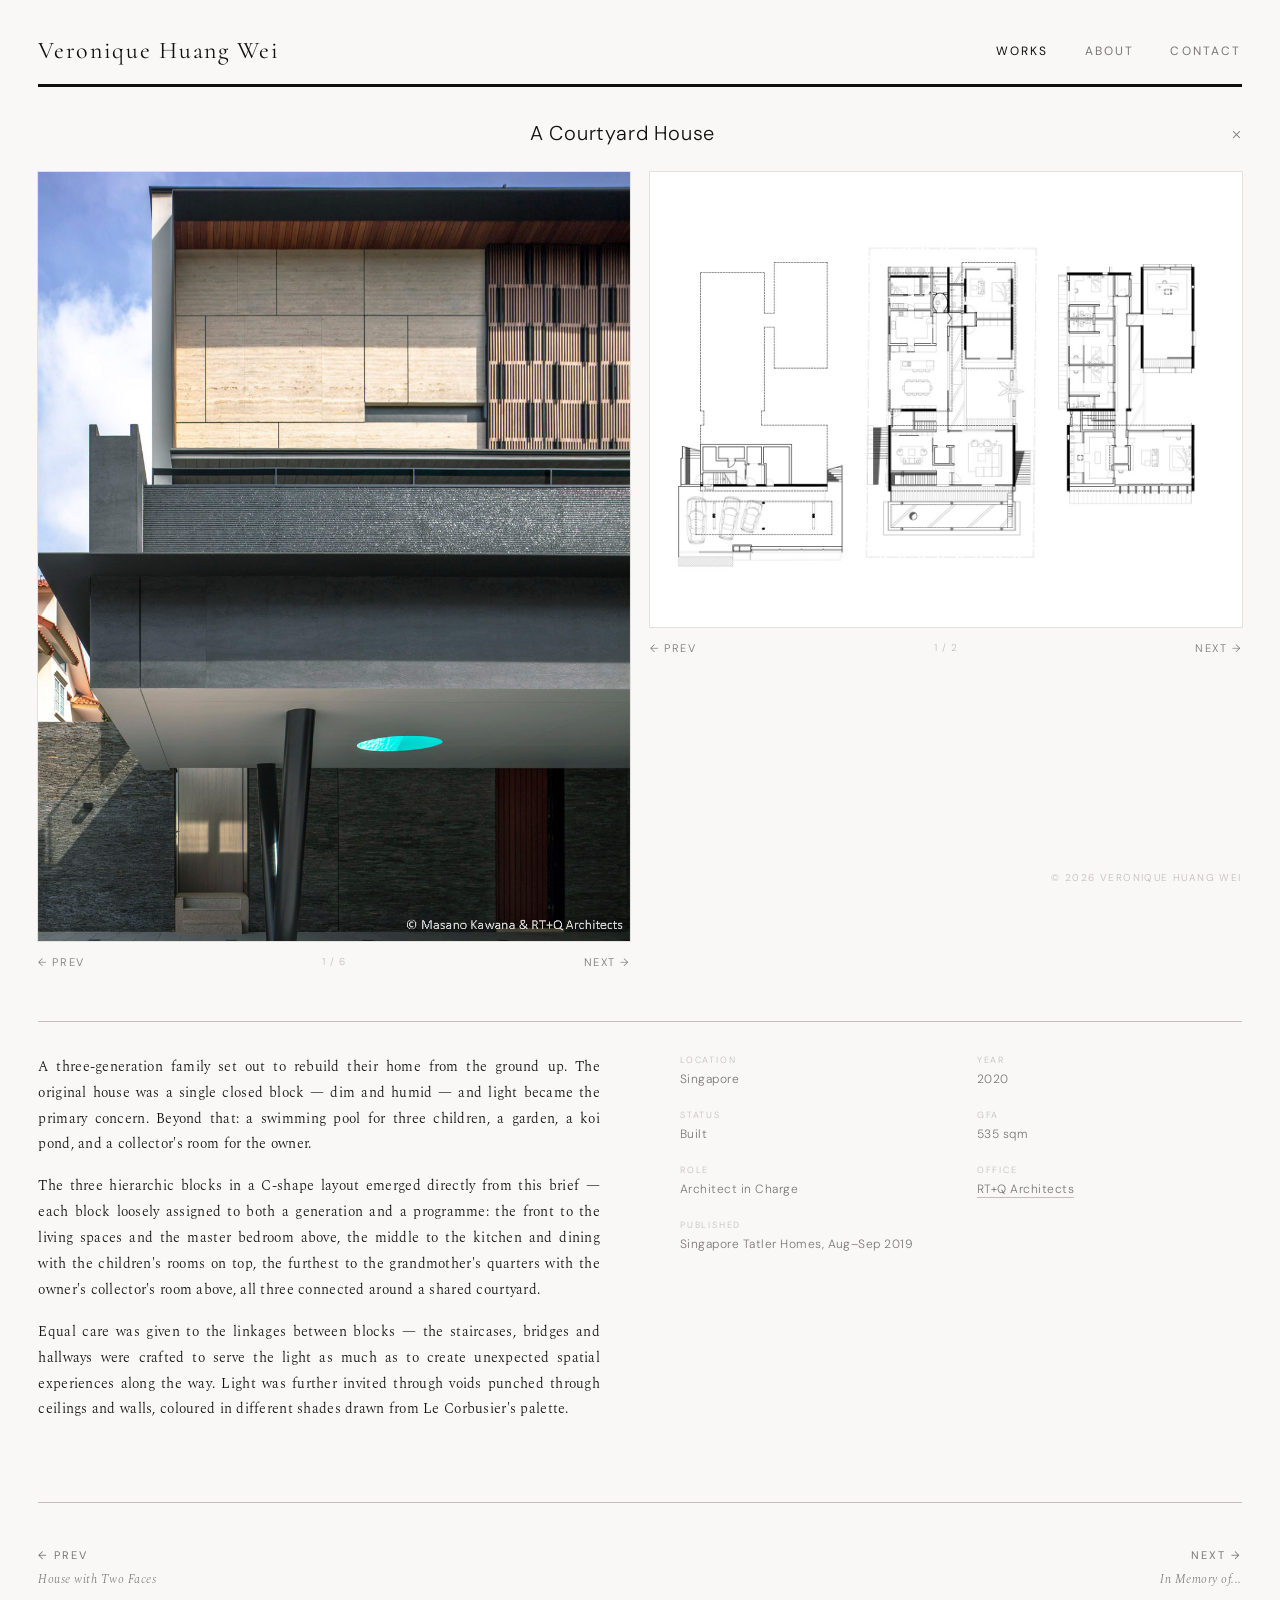
==== a-courtyard-house/index.html @ 5714d65c "Create index.html" ====
<!DOCTYPE html>
<html lang="en">
<head>
<meta charset="UTF-8">
<meta name="viewport" content="width=device-width, initial-scale=1.0">
<title>A Courtyard House — Veronique Huang Wei</title>
<link rel="preconnect" href="https://fonts.googleapis.com">
<link rel="preconnect" href="https://fonts.gstatic.com" crossorigin>
<link href="https://fonts.googleapis.com/css2?family=Cormorant:ital,wght@0,300;0,400;1,300&family=DM+Sans:opsz,wght@9..40,300;9..40,400&family=Spectral:ital,wght@0,300;0,400;1,300&display=swap" rel="stylesheet">
<link rel="stylesheet" href="../style.css">
</head>
<body>

<header>
  <div class="header-inner">
    <a class="site-name" href="../">Veronique Huang Wei</a>
    <nav>
      <a class="active" href="../">Works</a>
      <a href="../#about">About</a>
      <a href="../#contact">Contact</a>
    </nav>
  </div>
  <div class="rule"></div>
</header>

<div class="proj-content">

  <div class="proj-title-wrap">
    <div style="display:flex;justify-content:space-between;align-items:center;width:100%;">
      <h1 class="proj-title" style="flex:1;">A Courtyard House</h1>
      <a href="../" style="font-size:22px;font-weight:200;color:var(--mid);text-decoration:none;padding-left:1.5rem;flex-shrink:0;font-family:var(--sans);transition:color 0.18s;" onmouseover="this.style.color='var(--black)'" onmouseout="this.style.color='var(--mid)'">&#215;</a>
    </div>
  </div>

  <div class="proj-columns">
    <div class="proj-col">
      <div class="col-img-wrap" id="col-L"></div>
      <div class="col-nav">
        <span class="col-arrow" onclick="colStep('L',-1)">&#8592; Prev</span>
        <span class="col-counter" id="ctr-L"></span>
        <span class="col-arrow" onclick="colStep('L',1)">Next &#8594;</span>
      </div>
    </div>
    <div class="proj-col">
      <div class="col-img-wrap" id="col-R"></div>
      <div class="col-nav">
        <span class="col-arrow" onclick="colStep('R',-1)">&#8592; Prev</span>
        <span class="col-counter" id="ctr-R"></span>
        <span class="col-arrow" onclick="colStep('R',1)">Next &#8594;</span>
      </div>
    </div>
  </div>

  <div class="proj-info">
    <div class="proj-text">
      <p>A three-generation family set out to rebuild their home from the ground up. The original house was a single closed block — dim and humid — and light became the primary concern. Beyond that: a swimming pool for three children, a garden, a koi pond, and a collector's room for the owner.</p>
      <p>The three hierarchic blocks in a C-shape layout emerged directly from this brief — each block loosely assigned to both a generation and a programme: the front to the living spaces and the master bedroom above, the middle to the kitchen and dining with the children's rooms on top, the furthest to the grandmother's quarters with the owner's collector's room above, all three connected around a shared courtyard.</p>
      <p>Equal care was given to the linkages between blocks — the staircases, bridges and hallways were crafted to serve the light as much as to create unexpected spatial experiences along the way. Light was further invited through voids punched through ceilings and walls, coloured in different shades drawn from Le Corbusier's palette.</p>
    </div>
    <div class="proj-details">
      <div><div class="detail-label">Location</div><div class="detail-value">Singapore</div></div>
      <div><div class="detail-label">Year</div><div class="detail-value">2020</div></div>
      <div><div class="detail-label">Status</div><div class="detail-value">Built</div></div>
      <div><div class="detail-label">GFA</div><div class="detail-value">535 sqm</div></div>
      <div><div class="detail-label">Role</div><div class="detail-value">Architect in Charge</div></div>
      <div><div class="detail-label">Office</div><div class="detail-value"><a href="https://www.rtnq.com/" target="_blank">RT+Q Architects</a></div></div>
      <div><div class="detail-label">Published</div><div class="detail-value">Singapore Tatler Homes, Aug–Sep 2019</div></div>
    </div>
  </div>

  <div class="proj-nav">
    <div class="proj-nav-prev">
      <a href="../house-with-two-faces/" class="proj-nav-link">&#8592; Prev</a>
      <div class="proj-nav-title">House with Two Faces</div>
    </div>
    <div class="proj-nav-next">
      <a href="../in-memory-of/" class="proj-nav-link">Next &#8594;</a>
      <div class="proj-nav-title">In Memory of...</div>
    </div>
  </div>

</div><!-- /proj-content -->

<div class="footer">
  <span class="footer-inner">© 2026 Veronique Huang Wei</span>
</div>

<script>
const images = {
  L: [
    '../images/courtyard/photo_3.jpg',
    '../images/courtyard/photo_1.jpg',
    '../images/courtyard/photo_2.jpg',
    '../images/courtyard/photo_4.jpg',
    '../images/courtyard/photo_5.jpg',
    '../images/courtyard/photo_6.jpg',
  ],
  R: [
    '../images/courtyard/Drawing_Plan.jpg',
    '../images/courtyard/Drawing_B100.jpg',
  ],
};
const state = {L:0, R:0};
function initCol(side) {
  const imgs = images[side];
  const wrap = document.getElementById('col-' + side);
  const ctr  = document.getElementById('ctr-' + side);
  if (!wrap || !imgs.length) return;
  wrap.innerHTML = '';
  const img = document.createElement('img');
  img.src = imgs[0]; img.alt = '';
  img.onerror = function(){ this.style.background='#d8d3cd'; };
  img.style.cursor = imgs.length > 1 ? 'pointer' : 'default';
  img.addEventListener('click', e => {
    const rect = img.getBoundingClientRect();
    colStep(side, e.clientX - rect.left < rect.width / 2 ? -1 : 1);
  });
  wrap.appendChild(img);
  if (ctr) ctr.textContent = imgs.length > 1 ? '1 / ' + imgs.length : '';
}
function colStep(side, dir) {
  const imgs = images[side];
  if (imgs.length <= 1) return;
  const wrap = document.getElementById('col-' + side);
  const ctr  = document.getElementById('ctr-' + side);
  const img  = wrap.querySelector('img');
  if (!img) return;
  state[side] = (state[side] + dir + imgs.length) % imgs.length;
  img.style.opacity = '0';
  img.src = imgs[state[side]];
  img.onload = () => { img.style.opacity = '1'; };
  if (ctr) ctr.textContent = (state[side] + 1) + ' / ' + imgs.length;
}
initCol('L'); initCol('R');
</script>
</body>
</html>
---- style.css ----
*,*::before,*::after{box-sizing:border-box;margin:0;padding:0}
:root{
  --serif:'Cormorant',Georgia,serif;
  --sans:'DM Sans',-apple-system,Helvetica,Arial,sans-serif;
  --body:'Spectral',Georgia,serif;
  --black:#0f0f0e;
  --mid:#7a7772;
  --faint:#c2bebb;
  --bg:#f9f8f6;
  --rule:2.5px;
}
html,body{background:var(--bg);color:var(--black)}
body{
  font-family:var(--sans);
  font-weight:300;
  max-width:1400px;
  margin:0 auto;
  padding:0 3%;
  min-height:100vh;
}

/* ── Header ── */
header{padding:2.25rem 0 0}
.header-inner{
  display:flex;
  justify-content:space-between;
  align-items:center;
  padding-bottom:1.2rem;
  width:100%;
}
.site-name{
  font-family:var(--serif);
  font-weight:400;
  font-size:24px;
  letter-spacing:0.07em;
  color:var(--black);
  text-decoration:none;
}
nav{display:flex;gap:2.25rem;align-items:center}
nav a{
  font-size:12px;
  letter-spacing:0.18em;
  text-transform:uppercase;
  text-decoration:none;
  color:var(--mid);
  transition:color 0.18s;
  font-weight:400;
}
nav a:hover{color:var(--black)}
nav a.active{color:var(--black)}
.rule{height:var(--rule);background:var(--black);width:100%}

/* ── Footer ── */
.footer{
  position:fixed;
  bottom:0;
  left:0;
  right:0;
  padding:1rem 3%;
  display:flex;
  justify-content:flex-end;
  pointer-events:none;
}
.footer-inner{
  font-size:10px;
  letter-spacing:0.14em;
  color:var(--faint);
  text-transform:uppercase;
}

/* ── Works list ── */
.col-heads{
  display:grid;
  grid-template-columns:1fr 158px 56px;
  padding:11px 0;
  border-bottom:0.5px solid var(--faint);
}
.col-h{
  font-size:10px;
  letter-spacing:0.2em;
  color:var(--faint);
  text-transform:uppercase;
}
.row{
  display:grid;
  grid-template-columns:1fr 158px 56px;
  padding:18px 0;
  border-bottom:0.5px solid #e4e0db;
  text-decoration:none;
  transition:opacity 0.22s;
}
.works-wrap.hovering .row:not(:hover){opacity:0.22}
.proj-name{
  font-size:15px;
  letter-spacing:0.03em;
  color:var(--black);
  font-family:var(--sans);
  font-weight:300;
}
.proj-type,.proj-year{
  font-size:12px;
  letter-spacing:0.07em;
  color:var(--mid);
  align-self:center;
  font-weight:300;
}
.proj-year{text-align:right}

/* ── Hover card ── */
#hover-card{
  position:fixed;
  display:none;
  pointer-events:none;
  z-index:200;
  width:228px;
}
#hover-img{
  width:228px;
  height:152px;
  overflow:hidden;
  background:#ddd8d2;
}
#hover-img img{width:100%;height:100%;object-fit:cover}
.hover-cap{
  font-size:9px;
  letter-spacing:0.1em;
  color:var(--mid);
  margin-top:7px;
  text-transform:uppercase;
  font-weight:400;
}

/* ── About ── */
.about-grid{
  display:grid;
  grid-template-columns:340px 1fr;
  gap:5rem;
  margin-top:2.75rem;
  align-items:start;
}
.about-photo-frame{
  background:#1b1814;
  padding:18px 18px 28px;
  display:inline-block;
  width:100%;
}
.about-photo{
  width:100%;
  aspect-ratio:3/4;
  overflow:hidden;
  background:#2a2420;
}
.about-photo img{
  width:100%;
  height:100%;
  object-fit:cover;
  object-position:center 18%;
}
.bio{padding-top:0.5rem}
.bio p{
  font-size:14px;
  line-height:1.85;
  letter-spacing:0.02em;
  color:var(--black);
  margin-bottom:1rem;
  font-weight:300;
  font-family:var(--body);
  text-align:justify;
}
.bio .edu{
  color:var(--mid);
  font-size:12px;
  line-height:1.85;
  margin-bottom:0;
  font-style:italic;
}

/* ── Contact ── */
.contact-wrap{margin-top:2.75rem;max-width:340px}
.field{margin-bottom:2rem}
.field label{
  display:block;
  font-size:10px;
  letter-spacing:0.2em;
  text-transform:uppercase;
  color:var(--mid);
  margin-bottom:9px;
  font-weight:400;
}
.field input,.field textarea{
  width:100%;
  border:none;
  border-bottom:0.5px solid var(--faint);
  padding:6px 0 10px;
  font-size:14px;
  font-family:var(--sans);
  font-weight:300;
  letter-spacing:0.04em;
  background:transparent;
  color:var(--black);
  outline:none;
  resize:none;
  transition:border-color 0.2s;
  -webkit-appearance:none;
  border-radius:0;
}
.field input:focus,.field textarea:focus{border-bottom-color:var(--black)}
.send-btn{
  margin-top:1rem;
  font-size:11px;
  letter-spacing:0.2em;
  text-transform:uppercase;
  background:none;
  border:0.5px solid var(--faint);
  padding:12px 32px;
  cursor:pointer;
  font-family:var(--sans);
  font-weight:400;
  color:var(--black);
  transition:border-color 0.2s;
}
.send-btn:hover{border-color:var(--black)}
.form-success{
  display:none;
  font-size:11px;
  letter-spacing:0.1em;
  color:var(--mid);
  margin-top:1.5rem;
  text-transform:uppercase;
}

/* ── Project page layout ── */
.proj-content{
  padding-bottom:7rem;
}
.proj-title-wrap{
  padding:2rem 0 1.5rem;
  display:flex;
  align-items:center;
  justify-content:center;
}
.proj-title{
  font-family:var(--sans);
  font-weight:300;
  font-size:20px;
  letter-spacing:0.04em;
  color:var(--black);
  line-height:1.1;
  white-space:nowrap;
  text-align:center;
  width:100%;
}

/* ── Two-column image layout ── */
.proj-columns{
  display:grid;
  grid-template-columns:1fr 1fr;
  gap:1.25rem;
  margin-bottom:3rem;
  align-items:start;
}
.proj-col{position:relative}
.col-img-wrap{
  width:100%;
  background:#f9f8f6;
  overflow:hidden;
  position:relative;
}
.col-img-wrap img{
  width:100%;
  height:auto;
  display:block;
  transition:opacity 0.3s ease;
}

/* Template A — built projects (default) */
.proj-col .col-img-wrap{outline:1px solid #e4e0db;}
.proj-col .col-img-wrap img{object-fit:contain;width:100%;height:auto;}

/* Template B — unbuilt/rendered projects */
.proj-columns.template-b .col-img-wrap{aspect-ratio:13/10;}
.proj-columns.template-b .col-img-wrap img{width:100%;height:100%;object-fit:contain;}

/* Column nav arrows */
.col-nav{
  display:flex;
  justify-content:space-between;
  align-items:center;
  margin-top:10px;
}
.col-arrow{
  font-size:11px;
  letter-spacing:0.14em;
  text-transform:uppercase;
  color:var(--mid);
  cursor:pointer;
  transition:color 0.18s;
  user-select:none;
  padding:4px 0;
}
.col-arrow:hover{color:var(--black)}
.col-counter{font-size:10px;letter-spacing:0.1em;color:var(--faint);}

/* ── Info zone ── */
.proj-info{
  display:grid;
  grid-template-columns:1fr 1fr;
  gap:5rem;
  padding:2rem 0 4rem;
  border-top:0.5px solid var(--faint);
}
.proj-text p{
  font-size:14px;
  line-height:1.85;
  letter-spacing:0.02em;
  color:var(--black);
  font-weight:300;
  margin-bottom:1rem;
  font-family:var(--body);
  text-align:justify;
  hyphens:auto;
}
.proj-details{
  display:grid;
  grid-template-columns:1fr 1fr;
  gap:1.25rem 2rem;
  align-content:start;
}
.detail-label{
  font-size:9px;
  letter-spacing:0.2em;
  text-transform:uppercase;
  color:var(--faint);
  margin-bottom:4px;
}
.detail-value{
  font-size:12px;
  letter-spacing:0.04em;
  color:var(--mid);
  font-weight:300;
  line-height:1.6;
}
.detail-value a{
  color:var(--mid);
  text-decoration:none;
  border-bottom:0.5px solid var(--faint);
  transition:color 0.18s,border-color 0.18s;
}
.detail-value a:hover{color:var(--black);border-color:var(--black)}

/* ── Prev/Next nav ── */
.proj-nav{
  display:flex;
  justify-content:space-between;
  align-items:flex-start;
  padding:2.5rem 0 5rem;
  border-top:0.5px solid var(--faint);
}
.proj-nav a{text-decoration:none;}
.proj-nav-link{
  font-size:11px;
  letter-spacing:0.18em;
  text-transform:uppercase;
  color:var(--mid);
  transition:color 0.18s;
  font-weight:400;
}
.proj-nav-link:hover{color:var(--black)}
.proj-nav-title{
  font-size:12px;
  letter-spacing:0.04em;
  color:var(--mid);
  margin-top:6px;
  font-family:var(--body);
  font-style:italic;
}
.proj-nav-prev{text-align:left}
.proj-nav-next{text-align:right}

/* ── Copyright ── */
.proj-copyright{
  padding:2rem 0 4rem;
  text-align:right;
  font-size:10px;
  letter-spacing:0.14em;
  color:var(--faint);
  text-transform:uppercase;
  border-top:0.5px solid var(--faint);
}

/* ── Single-column layout (Quanzhou) ── */
.proj-col-single{width:100%;margin-bottom:1.25rem;}
.proj-col-single .col-img-wrap{width:100%;outline:1px solid #e4e0db;}
.proj-col-single .col-img-wrap img{width:100%;height:auto;display:block;object-fit:contain;transition:opacity 0.3s ease;}

/* ── Flip book / PDF ── */
.flipbook-wrap{margin:3rem 0;border-top:0.5px solid var(--faint);padding-top:2.5rem;}

/* ── Lightbox ── */
#lightbox{display:none;position:fixed;inset:0;background:rgba(15,15,14,0.95);z-index:300;align-items:center;justify-content:center;}
#lightbox.open{display:flex}
#lightbox img{max-width:90vw;max-height:90vh;object-fit:contain;cursor:default;}
.lb-close{position:fixed;top:1.5rem;right:2rem;font-size:28px;color:#888;cursor:pointer;font-weight:200;font-family:var(--sans);transition:color 0.18s;z-index:301;}
.lb-close:hover{color:#fff}

/* ── Responsive ── */
@media(max-width:680px){
  .proj-columns{grid-template-columns:1fr}
  .proj-info{grid-template-columns:1fr;gap:2.5rem}
  .proj-title{font-size:22px;white-space:normal}
}
@media(max-width:580px){
  .about-grid{grid-template-columns:1fr;gap:2.25rem}
  .col-heads,.row{grid-template-columns:1fr 80px 44px}
  nav{gap:0.75rem}
  nav a{font-size:10px;letter-spacing:0.12em;}
  .site-name{font-size:16px;letter-spacing:0.04em;}
  .proj-name{font-size:12px;}
  .proj-type{font-size:10px;}
  .col-h{font-size:9px;}
}
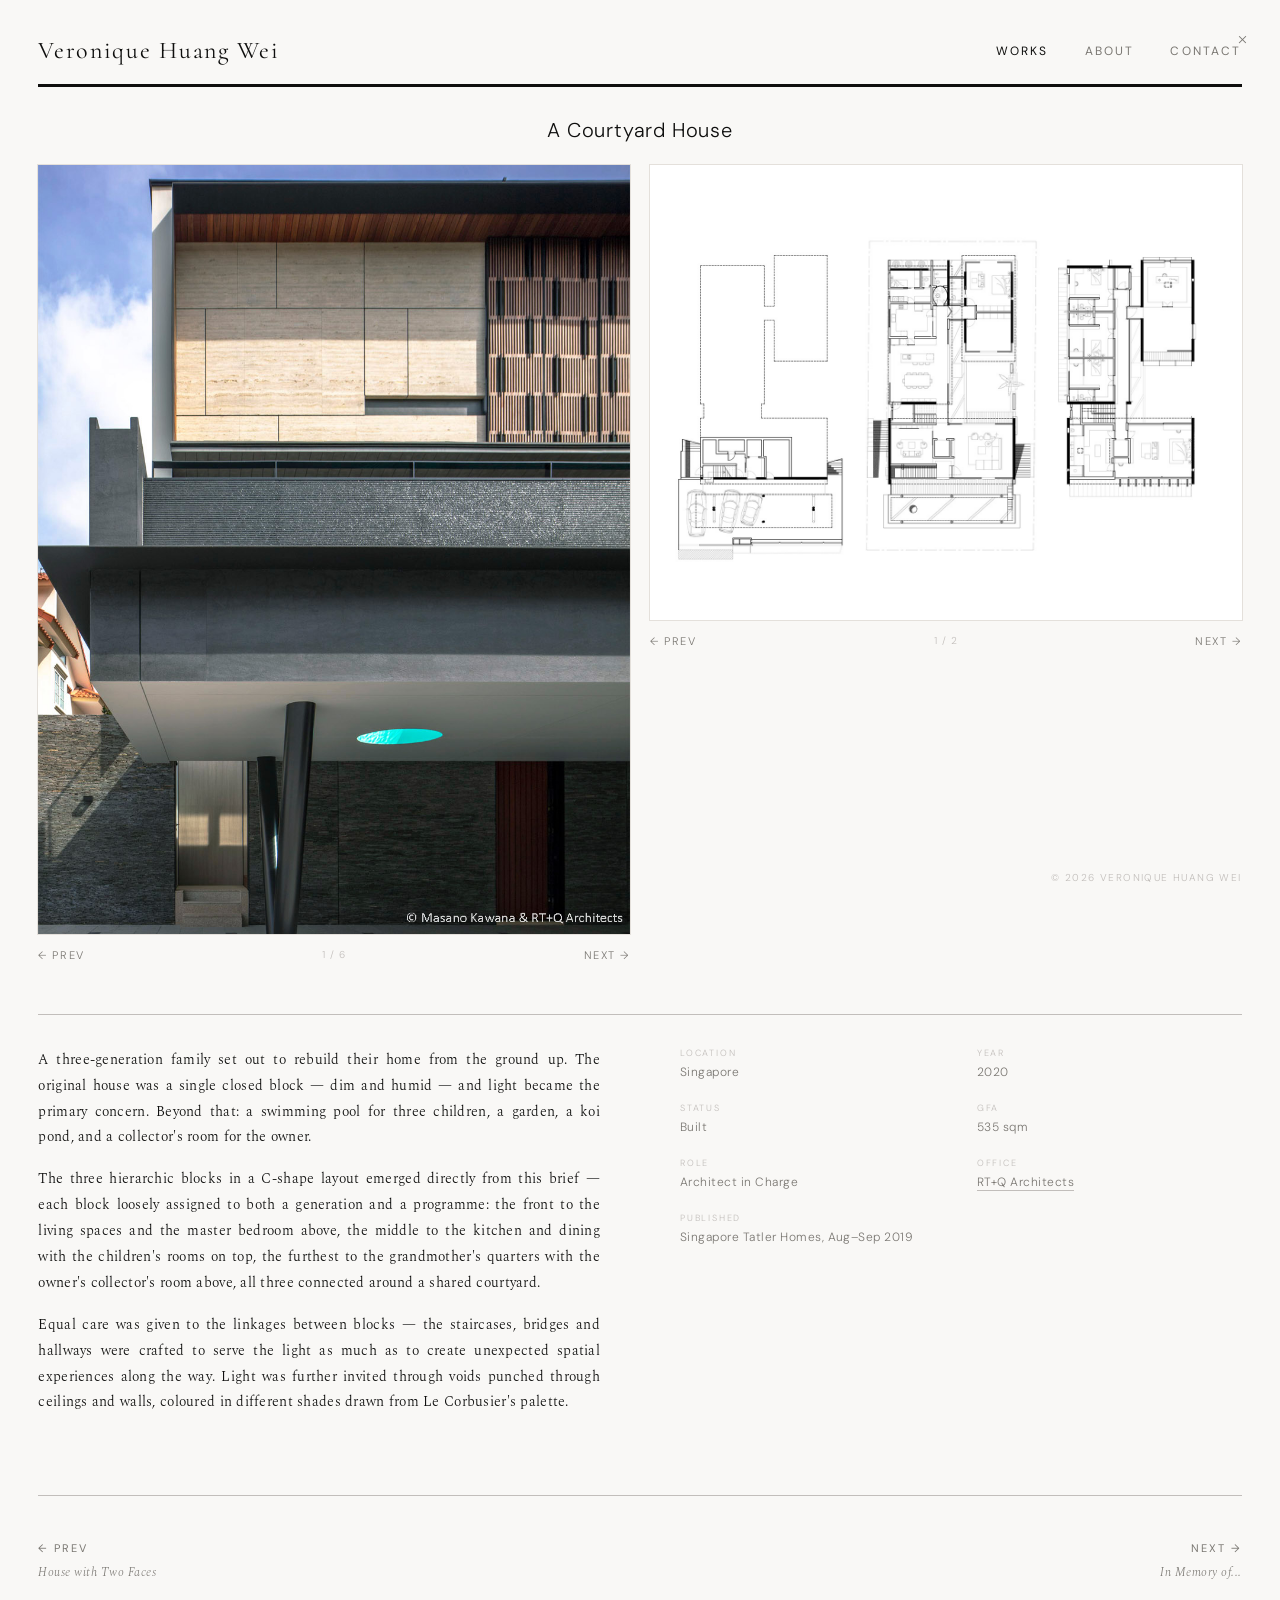
==== commit 4eb66c79: "Make project page close (X) button floating/fixed so it stays visible while scrolling" ====
--- a/a-courtyard-house/index.html
+++ b/a-courtyard-house/index.html
@@ -28,7 +28,7 @@
   <div class="proj-title-wrap">
     <div style="display:flex;justify-content:space-between;align-items:center;width:100%;">
       <h1 class="proj-title" style="flex:1;">A Courtyard House</h1>
-      <a href="../" style="font-size:22px;font-weight:200;color:var(--mid);text-decoration:none;padding-left:1.5rem;flex-shrink:0;font-family:var(--sans);transition:color 0.18s;" onmouseover="this.style.color='var(--black)'" onmouseout="this.style.color='var(--mid)'">&#215;</a>
+      <a href="../" class="proj-close-btn">&#215;</a>
     </div>
   </div>
 
--- a/style.css
+++ b/style.css
@@ -250,6 +250,19 @@
   text-align:center;
   width:100%;
 }
+.proj-close-btn{
+  position:fixed;
+  top:1.5rem;
+  right:2rem;
+  font-size:22px;
+  font-weight:200;
+  color:var(--mid);
+  text-decoration:none;
+  font-family:var(--sans);
+  transition:color 0.18s;
+  z-index:150;
+}
+.proj-close-btn:hover{color:var(--black)}
 
 /* ── Two-column image layout ── */
 .proj-columns{
@@ -416,6 +429,6 @@
   nav a{font-size:10px;letter-spacing:0.12em;}
   .site-name{font-size:16px;letter-spacing:0.04em;}
   .proj-name{font-size:12px;}
-  .proj-type{font-size:10px;}
+  .proj-type,.proj-year{font-size:10px;}
   .col-h{font-size:9px;}
 }
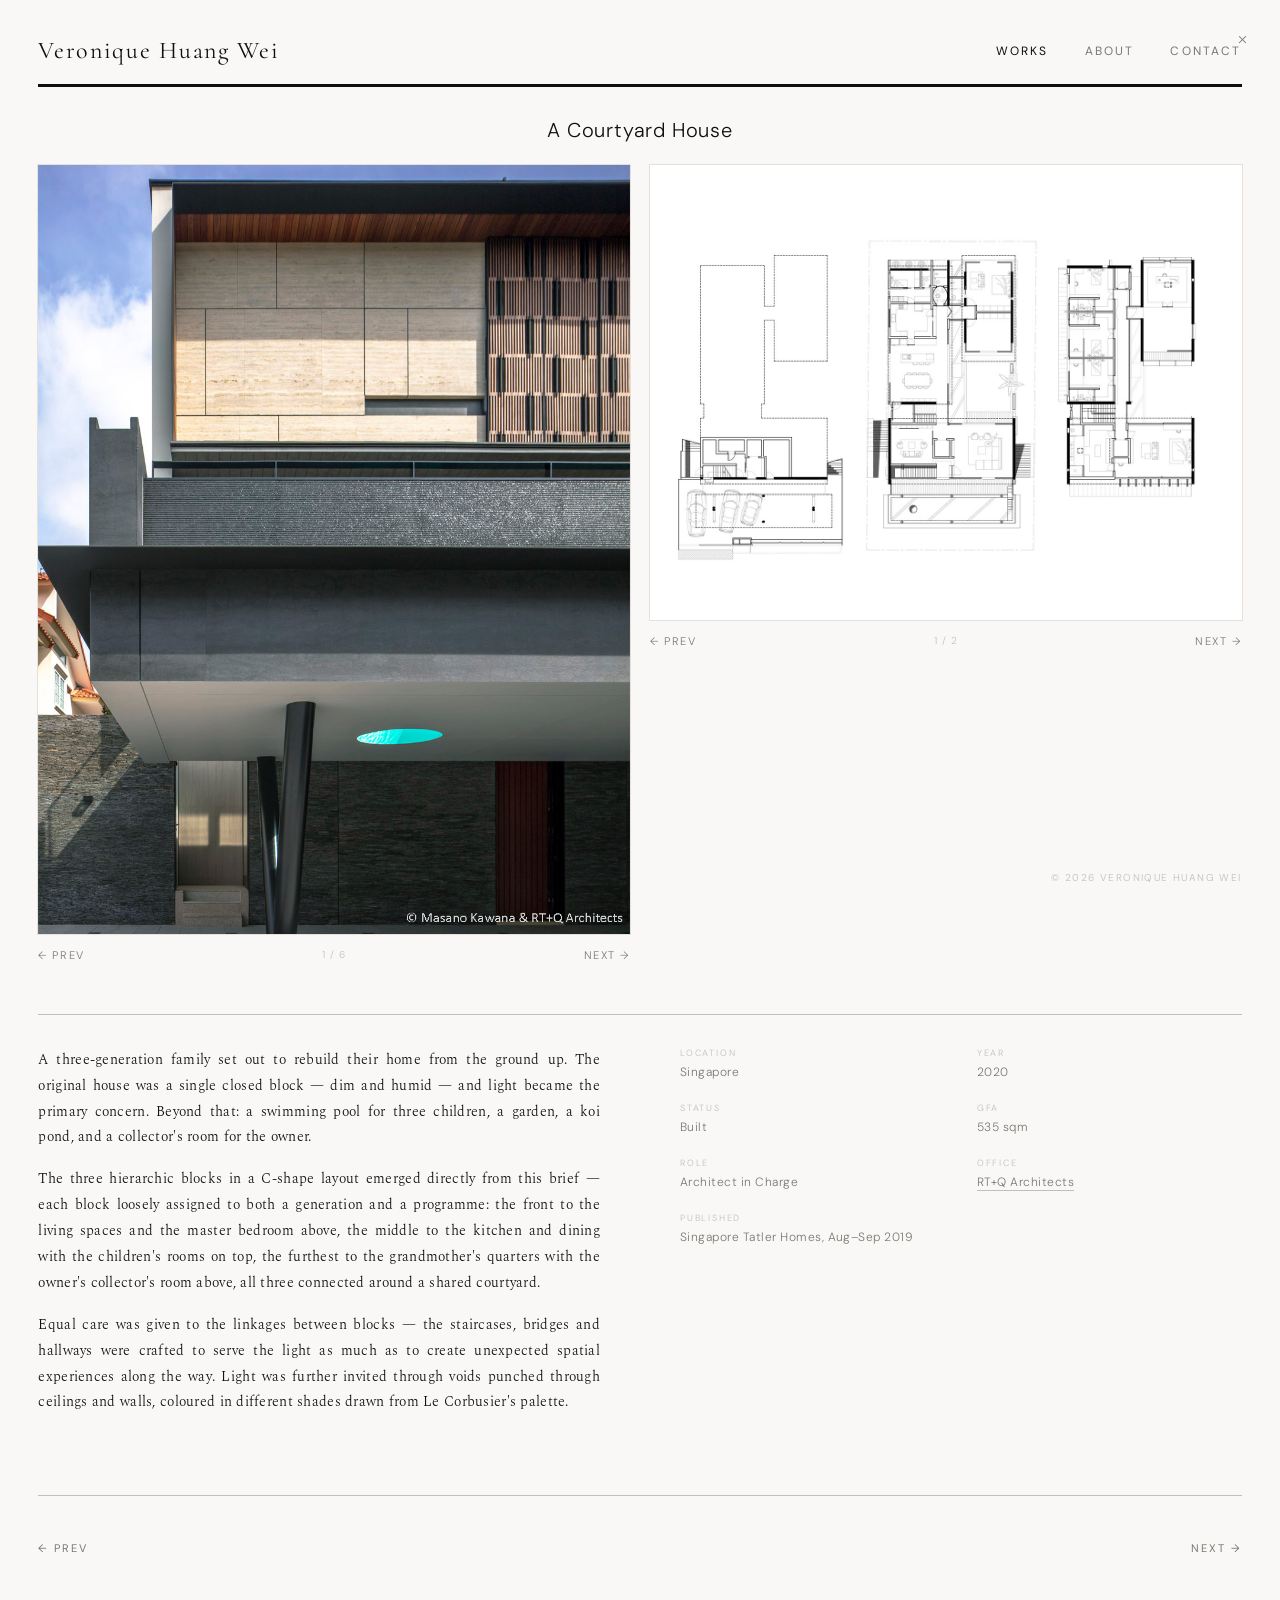
==== commit d416807a: "Automate Prev/Next project nav via shared proj-nav.js sequence list Adding a new project no longer r" ====
--- a/a-courtyard-house/index.html
+++ b/a-courtyard-house/index.html
@@ -70,12 +70,12 @@
 
   <div class="proj-nav">
     <div class="proj-nav-prev">
-      <a href="../house-with-two-faces/" class="proj-nav-link">&#8592; Prev</a>
-      <div class="proj-nav-title">House with Two Faces</div>
+      <a href="#" id="proj-nav-prev-link" class="proj-nav-link">&#8592; Prev</a>
+      <div class="proj-nav-title" id="proj-nav-prev-title"></div>
     </div>
     <div class="proj-nav-next">
-      <a href="../in-memory-of/" class="proj-nav-link">Next &#8594;</a>
-      <div class="proj-nav-title">In Memory of...</div>
+      <a href="#" id="proj-nav-next-link" class="proj-nav-link">Next &#8594;</a>
+      <div class="proj-nav-title" id="proj-nav-next-title"></div>
     </div>
   </div>
 
@@ -133,5 +133,6 @@
 }
 initCol('L'); initCol('R');
 </script>
+<script src="../proj-nav.js"></script>
 </body>
 </html>
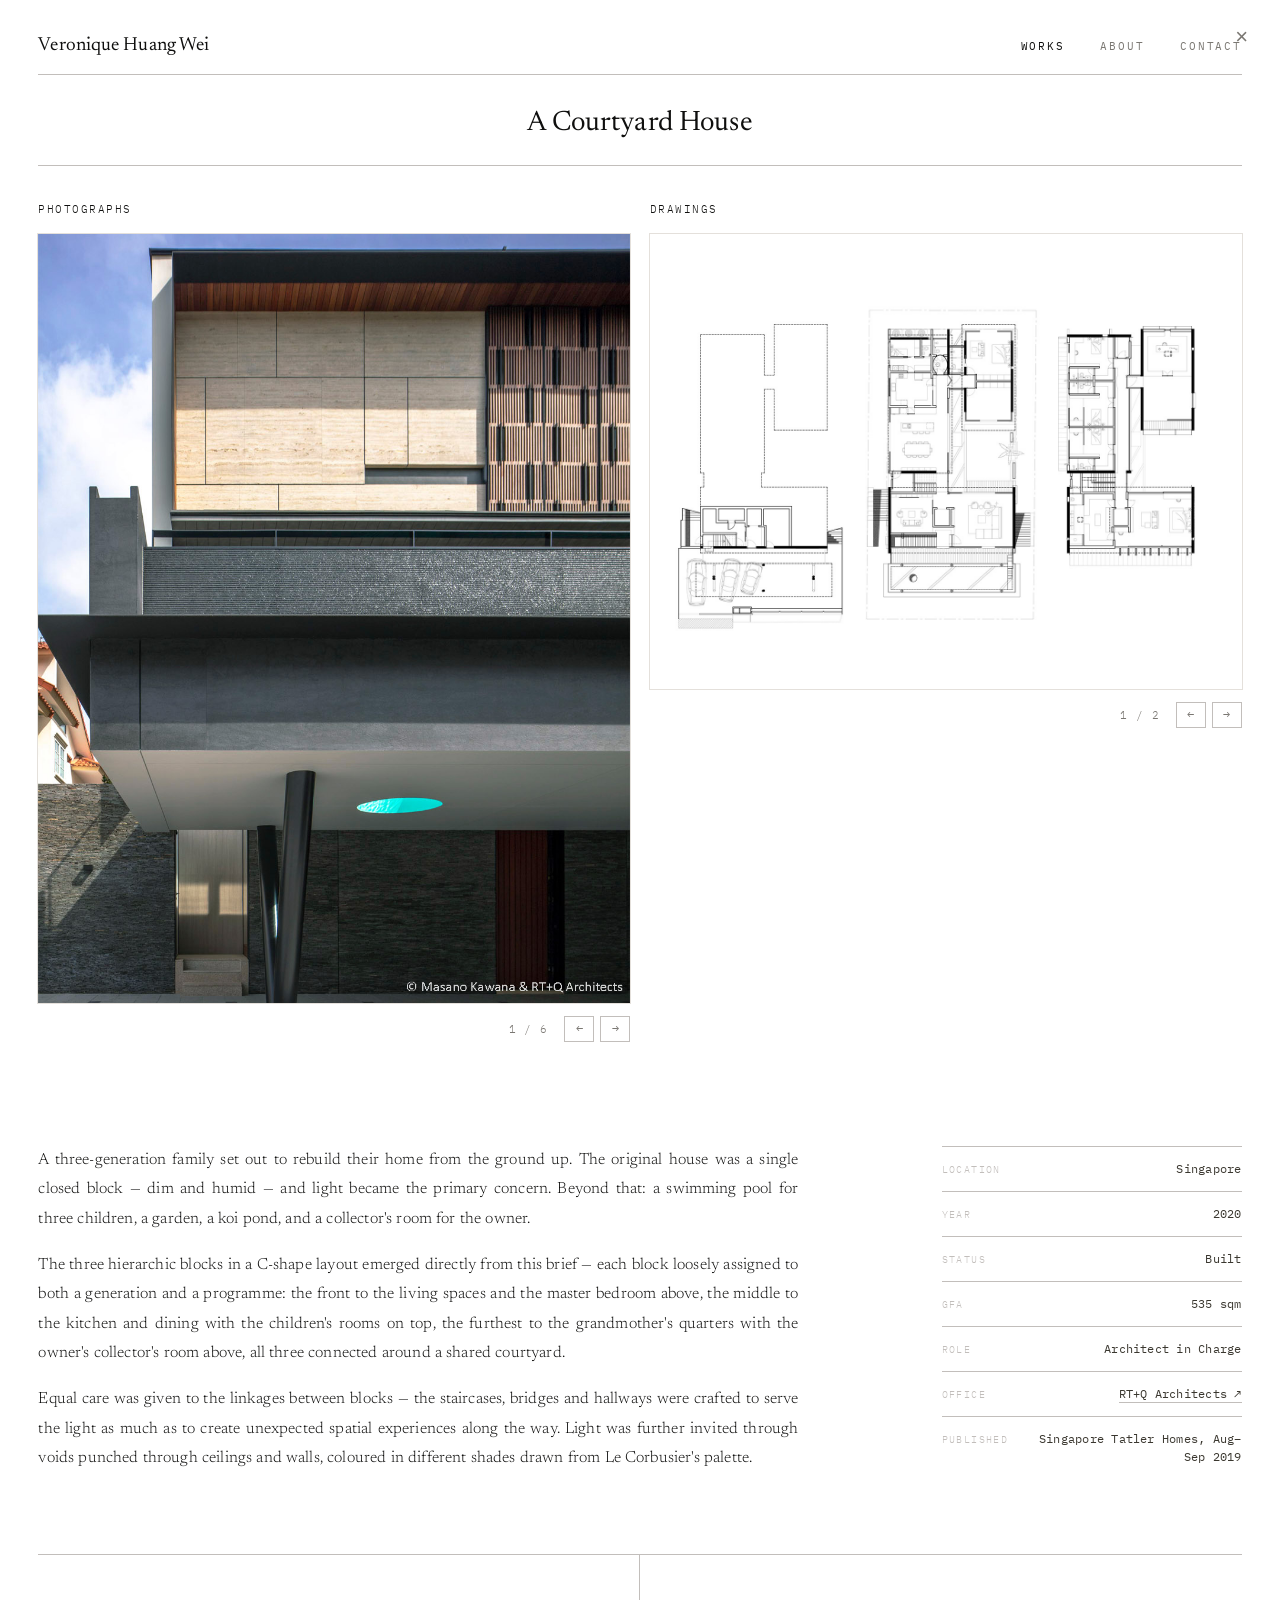
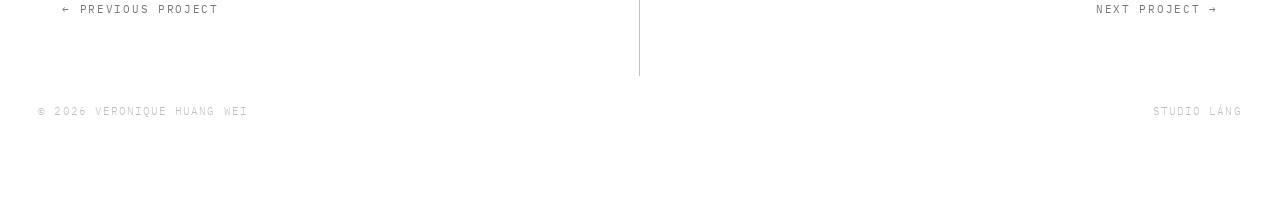
==== commit 93f0c72a: "Add files via upload" ====
--- a/a-courtyard-house/index.html
+++ b/a-courtyard-house/index.html
@@ -6,7 +6,7 @@
 <title>A Courtyard House — Veronique Huang Wei</title>
 <link rel="preconnect" href="https://fonts.googleapis.com">
 <link rel="preconnect" href="https://fonts.gstatic.com" crossorigin>
-<link href="https://fonts.googleapis.com/css2?family=Cormorant:ital,wght@0,300;0,400;1,300&family=DM+Sans:opsz,wght@9..40,300;9..40,400&family=Spectral:ital,wght@0,300;0,400;1,300&display=swap" rel="stylesheet">
+<link href="https://fonts.googleapis.com/css2?family=IBM+Plex+Mono:wght@400;500&family=Newsreader:ital,opsz,wght@0,6..72,300;0,6..72,400;0,6..72,500;1,6..72,300;1,6..72,400&display=swap" rel="stylesheet">
 <link rel="stylesheet" href="../style.css">
 </head>
 <body>
@@ -34,19 +34,25 @@
 
   <div class="proj-columns">
     <div class="proj-col">
+      <div class="col-label">Photographs</div>
       <div class="col-img-wrap" id="col-L"></div>
       <div class="col-nav">
-        <span class="col-arrow" onclick="colStep('L',-1)">&#8592; Prev</span>
         <span class="col-counter" id="ctr-L"></span>
-        <span class="col-arrow" onclick="colStep('L',1)">Next &#8594;</span>
+        <div class="col-arrows">
+          <button class="col-arrow-btn" onclick="colStep('L',-1)" aria-label="Previous">&#8592;</button>
+          <button class="col-arrow-btn" onclick="colStep('L',1)" aria-label="Next">&#8594;</button>
+        </div>
       </div>
     </div>
     <div class="proj-col">
+      <div class="col-label">Drawings</div>
       <div class="col-img-wrap" id="col-R"></div>
       <div class="col-nav">
-        <span class="col-arrow" onclick="colStep('R',-1)">&#8592; Prev</span>
         <span class="col-counter" id="ctr-R"></span>
-        <span class="col-arrow" onclick="colStep('R',1)">Next &#8594;</span>
+        <div class="col-arrows">
+          <button class="col-arrow-btn" onclick="colStep('R',-1)" aria-label="Previous">&#8592;</button>
+          <button class="col-arrow-btn" onclick="colStep('R',1)" aria-label="Next">&#8594;</button>
+        </div>
       </div>
     </div>
   </div>
@@ -58,32 +64,33 @@
       <p>Equal care was given to the linkages between blocks — the staircases, bridges and hallways were crafted to serve the light as much as to create unexpected spatial experiences along the way. Light was further invited through voids punched through ceilings and walls, coloured in different shades drawn from Le Corbusier's palette.</p>
     </div>
     <div class="proj-details">
-      <div><div class="detail-label">Location</div><div class="detail-value">Singapore</div></div>
-      <div><div class="detail-label">Year</div><div class="detail-value">2020</div></div>
-      <div><div class="detail-label">Status</div><div class="detail-value">Built</div></div>
-      <div><div class="detail-label">GFA</div><div class="detail-value">535 sqm</div></div>
-      <div><div class="detail-label">Role</div><div class="detail-value">Architect in Charge</div></div>
-      <div><div class="detail-label">Office</div><div class="detail-value"><a href="https://www.rtnq.com/" target="_blank">RT+Q Architects</a></div></div>
-      <div><div class="detail-label">Published</div><div class="detail-value">Singapore Tatler Homes, Aug–Sep 2019</div></div>
+      <div class="detail-row"><span class="detail-label">Location</span><span class="detail-value">Singapore</span></div>
+      <div class="detail-row"><span class="detail-label">Year</span><span class="detail-value">2020</span></div>
+      <div class="detail-row"><span class="detail-label">Status</span><span class="detail-value">Built</span></div>
+      <div class="detail-row"><span class="detail-label">GFA</span><span class="detail-value">535 sqm</span></div>
+      <div class="detail-row"><span class="detail-label">Role</span><span class="detail-value">Architect in Charge</span></div>
+      <div class="detail-row"><span class="detail-label">Office</span><span class="detail-value"><a href="https://www.rtnq.com/" target="_blank" rel="noopener">RT+Q Architects &#8599;</a></span></div>
+      <div class="detail-row"><span class="detail-label">Published</span><span class="detail-value">Singapore Tatler Homes, Aug–Sep 2019</span></div>
     </div>
   </div>
 
   <div class="proj-nav">
     <div class="proj-nav-prev">
-      <a href="#" id="proj-nav-prev-link" class="proj-nav-link">&#8592; Prev</a>
+      <a href="#" id="proj-nav-prev-link" class="proj-nav-link">&#8592; Previous Project</a>
       <div class="proj-nav-title" id="proj-nav-prev-title"></div>
     </div>
     <div class="proj-nav-next">
-      <a href="#" id="proj-nav-next-link" class="proj-nav-link">Next &#8594;</a>
+      <a href="#" id="proj-nav-next-link" class="proj-nav-link">Next Project &#8594;</a>
       <div class="proj-nav-title" id="proj-nav-next-title"></div>
     </div>
   </div>
 
+  <div class="proj-foot">
+    <span>&#169; 2026 Veronique Huang Wei</span>
+    <span>Studio LÁNG</span>
+  </div>
+
 </div><!-- /proj-content -->
-
-<div class="footer">
-  <span class="footer-inner">© 2026 Veronique Huang Wei</span>
-</div>
 
 <script>
 const images = {
--- a/style.css
+++ b/style.css
@@ -1,12 +1,13 @@
 *,*::before,*::after{box-sizing:border-box;margin:0;padding:0}
 :root{
-  --serif:'Cormorant',Georgia,serif;
+  --serif:'Newsreader',Georgia,serif;
   --sans:'DM Sans',-apple-system,Helvetica,Arial,sans-serif;
   --body:'Spectral',Georgia,serif;
+  --mono:'IBM Plex Mono',ui-monospace,SFMono-Regular,Menlo,monospace;
   --black:#0f0f0e;
   --mid:#7a7772;
   --faint:#c2bebb;
-  --bg:#f9f8f6;
+  --bg:#ffffff;
   --rule:2.5px;
 }
 html,body{background:var(--bg);color:var(--black)}
@@ -31,15 +32,16 @@
 .site-name{
   font-family:var(--serif);
   font-weight:400;
-  font-size:24px;
-  letter-spacing:0.07em;
+  font-size:19px;
+  letter-spacing:0.005em;
   color:var(--black);
   text-decoration:none;
 }
 nav{display:flex;gap:2.25rem;align-items:center}
 nav a{
-  font-size:12px;
-  letter-spacing:0.18em;
+  font-family:var(--mono);
+  font-size:11px;
+  letter-spacing:0.16em;
   text-transform:uppercase;
   text-decoration:none;
   color:var(--mid);
@@ -48,7 +50,7 @@
 }
 nav a:hover{color:var(--black)}
 nav a.active{color:var(--black)}
-.rule{height:var(--rule);background:var(--black);width:100%}
+.rule{height:1px;background:var(--faint);width:100%}
 
 /* ── Footer ── */
 .footer{
@@ -231,22 +233,24 @@
 
 /* ── Project page layout ── */
 .proj-content{
-  padding-bottom:7rem;
+  padding-bottom:2rem;
 }
 .proj-title-wrap{
   padding:2rem 0 1.5rem;
+  margin-bottom:2.25rem;
+  border-bottom:1px solid var(--faint);
   display:flex;
   align-items:center;
   justify-content:center;
 }
 .proj-title{
-  font-family:var(--sans);
-  font-weight:300;
-  font-size:20px;
-  letter-spacing:0.04em;
-  color:var(--black);
-  line-height:1.1;
-  white-space:nowrap;
+  font-family:var(--serif);
+  font-weight:400;
+  font-size:28px;
+  letter-spacing:0.005em;
+  color:var(--black);
+  line-height:1.2;
+  white-space:normal;
   text-align:center;
   width:100%;
 }
@@ -275,7 +279,7 @@
 .proj-col{position:relative}
 .col-img-wrap{
   width:100%;
-  background:#f9f8f6;
+  background:#ffffff;
   overflow:hidden;
   position:relative;
 }
@@ -295,84 +299,110 @@
 .proj-columns.template-b .col-img-wrap img{width:100%;height:100%;object-fit:contain;}
 
 /* Column nav arrows */
+.col-label{
+  font-family:var(--mono);
+  font-size:10.5px;
+  letter-spacing:0.14em;
+  text-transform:uppercase;
+  color:var(--black);
+  margin-bottom:18px;
+}
 .col-nav{
   display:flex;
-  justify-content:space-between;
+  justify-content:flex-end;
   align-items:center;
-  margin-top:10px;
-}
-.col-arrow{
+  gap:16px;
+  margin-top:13px;
+}
+.col-counter{
+  font-family:var(--mono);
   font-size:11px;
-  letter-spacing:0.14em;
-  text-transform:uppercase;
-  color:var(--mid);
+  letter-spacing:0.08em;
+  color:var(--mid);
+}
+.col-arrows{display:flex;gap:6px;}
+.col-arrow-btn{
+  font-family:var(--mono);
+  width:30px;
+  height:26px;
+  border:1px solid var(--faint);
+  background:transparent;
+  color:var(--mid);
+  font-size:12px;
+  line-height:1;
   cursor:pointer;
-  transition:color 0.18s;
-  user-select:none;
-  padding:4px 0;
-}
-.col-arrow:hover{color:var(--black)}
-.col-counter{font-size:10px;letter-spacing:0.1em;color:var(--faint);}
+  transition:border-color 0.18s,color 0.18s;
+}
+.col-arrow-btn:hover{border-color:var(--black);color:var(--black);}
 
 /* ── Info zone ── */
 .proj-info{
   display:grid;
-  grid-template-columns:1fr 1fr;
+  grid-template-columns:minmax(0,1fr) 300px;
   gap:5rem;
-  padding:2rem 0 4rem;
-  border-top:0.5px solid var(--faint);
+  padding:3.5rem 0 4rem;
 }
 .proj-text p{
-  font-size:14px;
+  font-size:16px;
   line-height:1.85;
-  letter-spacing:0.02em;
+  letter-spacing:0.01em;
   color:var(--black);
   font-weight:300;
   margin-bottom:1rem;
-  font-family:var(--body);
+  font-family:var(--serif);
   text-align:justify;
   hyphens:auto;
+  max-width:760px;
 }
 .proj-details{
-  display:grid;
-  grid-template-columns:1fr 1fr;
-  gap:1.25rem 2rem;
   align-content:start;
 }
+.detail-row{
+  display:flex;
+  justify-content:space-between;
+  align-items:baseline;
+  gap:16px;
+  padding:13px 0;
+  border-top:1px solid var(--faint);
+}
 .detail-label{
-  font-size:9px;
-  letter-spacing:0.2em;
+  font-family:var(--mono);
+  font-size:10px;
+  letter-spacing:0.14em;
   text-transform:uppercase;
   color:var(--faint);
-  margin-bottom:4px;
+  flex:none;
+  margin:0;
 }
 .detail-value{
+  font-family:var(--mono);
   font-size:12px;
-  letter-spacing:0.04em;
-  color:var(--mid);
-  font-weight:300;
-  line-height:1.6;
+  letter-spacing:0.02em;
+  color:#3a372f;
+  font-weight:400;
+  line-height:1.5;
+  text-align:right;
 }
 .detail-value a{
-  color:var(--mid);
+  color:#3a372f;
   text-decoration:none;
-  border-bottom:0.5px solid var(--faint);
+  border-bottom:1px solid var(--faint);
+  padding-bottom:1px;
   transition:color 0.18s,border-color 0.18s;
 }
 .detail-value a:hover{color:var(--black);border-color:var(--black)}
 
 /* ── Prev/Next nav ── */
 .proj-nav{
-  display:flex;
-  justify-content:space-between;
-  align-items:flex-start;
-  padding:2.5rem 0 5rem;
-  border-top:0.5px solid var(--faint);
+  display:grid;
+  grid-template-columns:1fr 1fr;
+  border-top:1px solid var(--faint);
 }
 .proj-nav a{text-decoration:none;}
 .proj-nav-link{
-  font-size:11px;
-  letter-spacing:0.18em;
+  font-family:var(--mono);
+  font-size:10.5px;
+  letter-spacing:0.16em;
   text-transform:uppercase;
   color:var(--mid);
   transition:color 0.18s;
@@ -380,15 +410,29 @@
 }
 .proj-nav-link:hover{color:var(--black)}
 .proj-nav-title{
-  font-size:12px;
-  letter-spacing:0.04em;
-  color:var(--mid);
-  margin-top:6px;
-  font-family:var(--body);
-  font-style:italic;
-}
-.proj-nav-prev{text-align:left}
-.proj-nav-next{text-align:right}
+  font-size:18px;
+  letter-spacing:0.005em;
+  color:var(--black);
+  margin-top:11px;
+  font-family:var(--serif);
+  font-style:normal;
+  line-height:1.25;
+}
+.proj-nav-prev{text-align:left;padding:2.75rem 2.25rem 3rem 1.5rem;border-right:1px solid var(--faint);transition:background 0.22s;}
+.proj-nav-next{text-align:right;padding:2.75rem 1.5rem 3rem 2.25rem;transition:background 0.22s;}
+.proj-nav-prev:hover,.proj-nav-next:hover{background:#F4EAE5;}
+
+/* ── Project footer (© / studio) ── */
+.proj-foot{
+  display:flex;
+  justify-content:space-between;
+  padding:1.75rem 0 3.5rem;
+  font-family:var(--mono);
+  font-size:10.5px;
+  letter-spacing:0.1em;
+  text-transform:uppercase;
+  color:var(--faint);
+}
 
 /* ── Copyright ── */
 .proj-copyright{
@@ -420,15 +464,27 @@
 @media(max-width:680px){
   .proj-columns{grid-template-columns:1fr}
   .proj-info{grid-template-columns:1fr;gap:2.5rem}
-  .proj-title{font-size:22px;white-space:normal}
+  .proj-title{font-size:20px;white-space:normal}
+  .proj-nav-title{font-size:12px}
 }
 @media(max-width:580px){
   .about-grid{grid-template-columns:1fr;gap:2.25rem}
-  .col-heads,.row{grid-template-columns:1fr 80px 44px}
   nav{gap:0.75rem}
   nav a{font-size:10px;letter-spacing:0.12em;}
   .site-name{font-size:16px;letter-spacing:0.04em;}
-  .proj-name{font-size:12px;}
-  .proj-type,.proj-year{font-size:10px;}
   .col-h{font-size:9px;}
 }
+
+/* ── Homepage (works / about / contact) responsive ── */
+@media(max-width:880px){
+  [data-home-about]{grid-template-columns:1fr!important;gap:40px!important}
+  [data-home-contact]{grid-template-columns:1fr!important;gap:48px!important}
+  [data-home-specs]{grid-template-columns:1fr!important;gap:28px!important}
+}
+@media(max-width:680px){
+  .row[data-row]{grid-template-columns:1fr!important;column-gap:0!important}
+  [data-col="type"],[data-col="year"],[data-colhead="type"],[data-colhead="year"]{display:none!important}
+}
+
+/* ── Contact (red block) input placeholders ── */
+#sec-contact input::placeholder,#sec-contact textarea::placeholder{color:rgba(242,239,233,.6)}
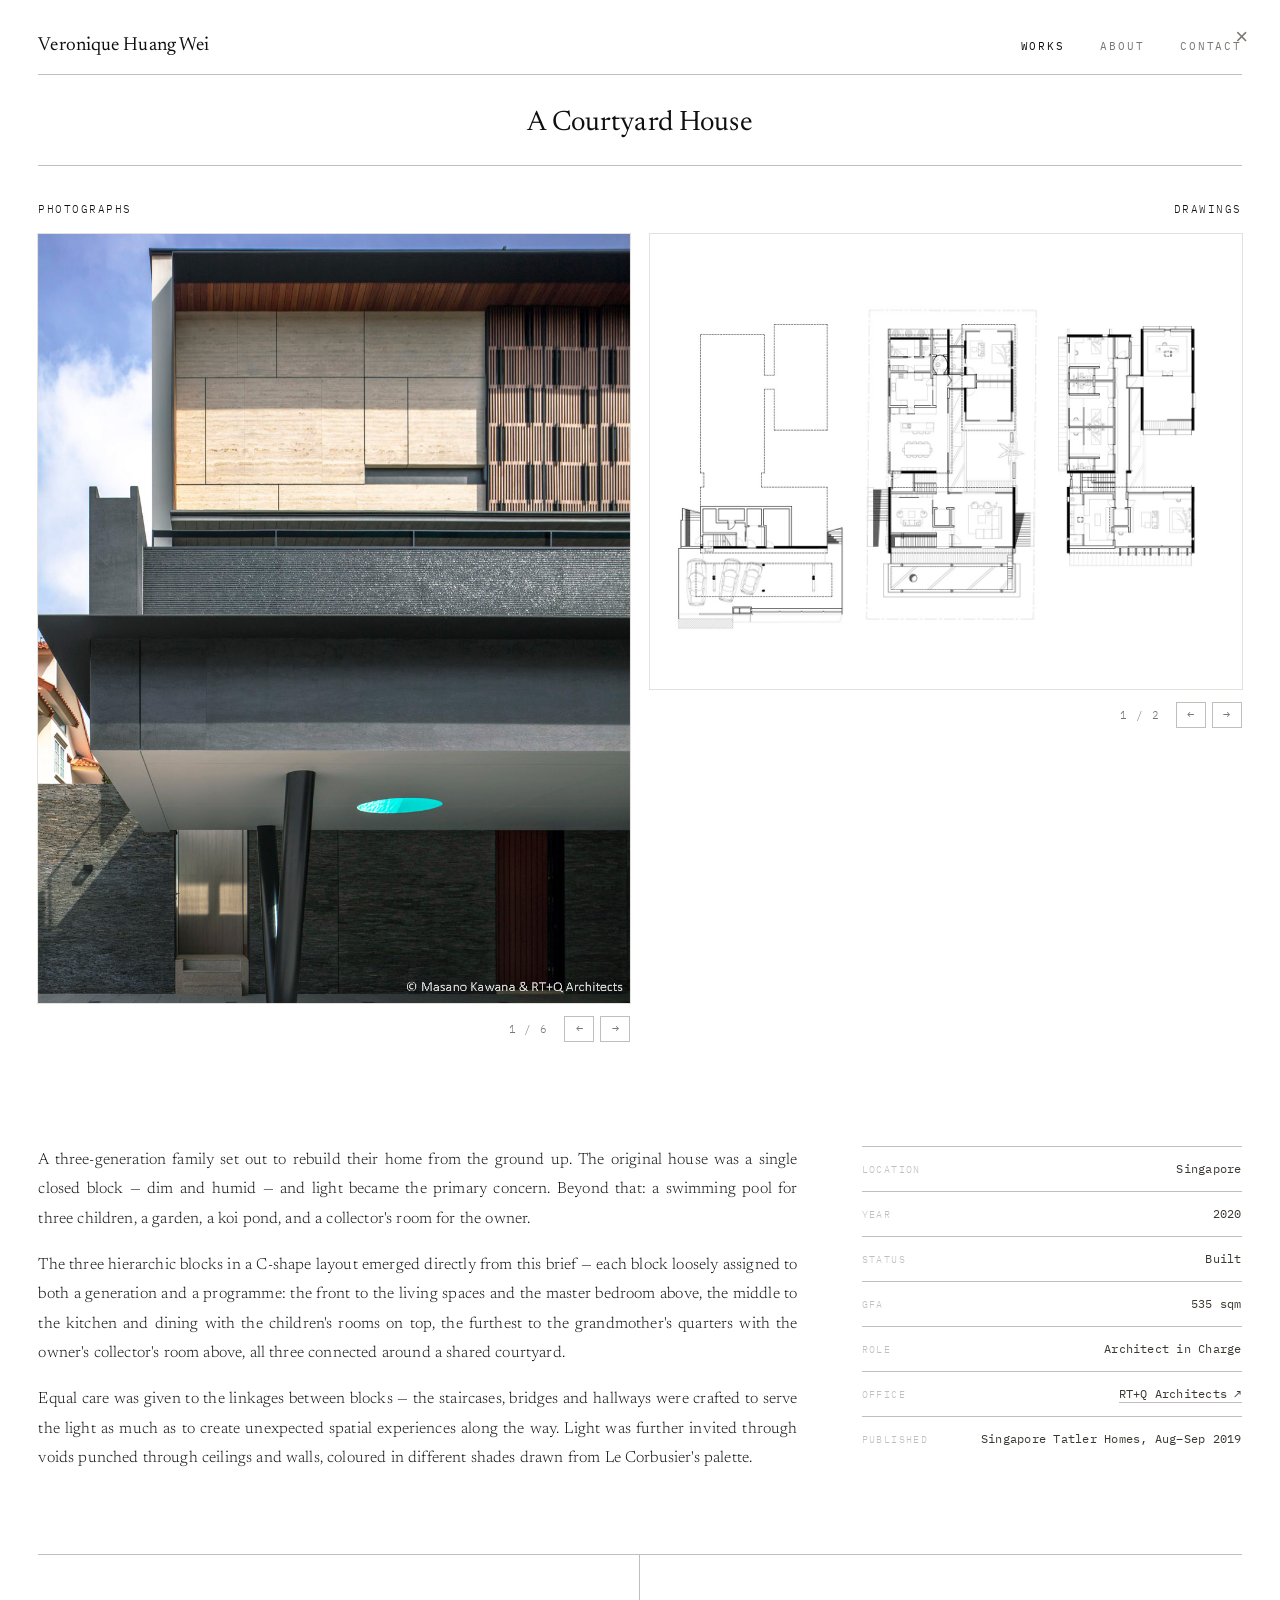
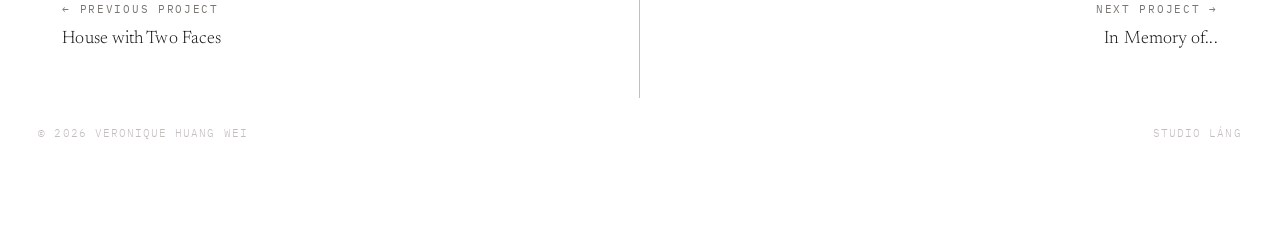
==== commit 8712a9cb: "Add favicon link" ====
--- a/a-courtyard-house/index.html
+++ b/a-courtyard-house/index.html
@@ -4,6 +4,7 @@
 <meta charset="UTF-8">
 <meta name="viewport" content="width=device-width, initial-scale=1.0">
 <title>A Courtyard House — Veronique Huang Wei</title>
+  <link rel="icon" href="/favicon.ico">
 <link rel="preconnect" href="https://fonts.googleapis.com">
 <link rel="preconnect" href="https://fonts.gstatic.com" crossorigin>
 <link href="https://fonts.googleapis.com/css2?family=IBM+Plex+Mono:wght@400;500&family=Newsreader:ital,opsz,wght@0,6..72,300;0,6..72,400;0,6..72,500;1,6..72,300;1,6..72,400&display=swap" rel="stylesheet">
--- a/style.css
+++ b/style.css
@@ -294,9 +294,12 @@
 .proj-col .col-img-wrap{outline:1px solid #e4e0db;}
 .proj-col .col-img-wrap img{object-fit:contain;width:100%;height:auto;}
 
-/* Template B — unbuilt/rendered projects */
-.proj-columns.template-b .col-img-wrap{aspect-ratio:13/10;}
-.proj-columns.template-b .col-img-wrap img{width:100%;height:100%;object-fit:contain;}
+/* Template B — unbuilt/rendered projects (stacked rows) */
+.proj-columns.template-b{grid-template-columns:1fr;}
+.proj-columns.template-b .proj-col{width:66.666%;margin:0 auto;}
+.proj-columns.template-b .col-img-wrap{width:100%;}
+.proj-columns.template-b .col-img-wrap img{width:100%;height:auto;object-fit:contain;}
+.proj-columns.template-b .proj-col:last-child .col-label{text-align:left;}
 
 /* Column nav arrows */
 .col-label{
@@ -307,6 +310,7 @@
   color:var(--black);
   margin-bottom:18px;
 }
+.proj-columns .proj-col:last-child .col-label{text-align:right;}
 .col-nav{
   display:flex;
   justify-content:flex-end;
@@ -338,8 +342,8 @@
 /* ── Info zone ── */
 .proj-info{
   display:grid;
-  grid-template-columns:minmax(0,1fr) 300px;
-  gap:5rem;
+  grid-template-columns:minmax(0,1fr) 380px;
+  gap:4rem;
   padding:3.5rem 0 4rem;
 }
 .proj-text p{
@@ -420,7 +424,9 @@
 }
 .proj-nav-prev{text-align:left;padding:2.75rem 2.25rem 3rem 1.5rem;border-right:1px solid var(--faint);transition:background 0.22s;}
 .proj-nav-next{text-align:right;padding:2.75rem 1.5rem 3rem 2.25rem;transition:background 0.22s;}
-.proj-nav-prev:hover,.proj-nav-next:hover{background:#F4EAE5;}
+.proj-nav-prev:hover,.proj-nav-next:hover{background:#9C4A2E;}
+.proj-nav-prev:hover .proj-nav-link,.proj-nav-next:hover .proj-nav-link{color:#F2EFE9;}
+.proj-nav-prev:hover .proj-nav-title,.proj-nav-next:hover .proj-nav-title{color:#F2EFE9;}
 
 /* ── Project footer (© / studio) ── */
 .proj-foot{
